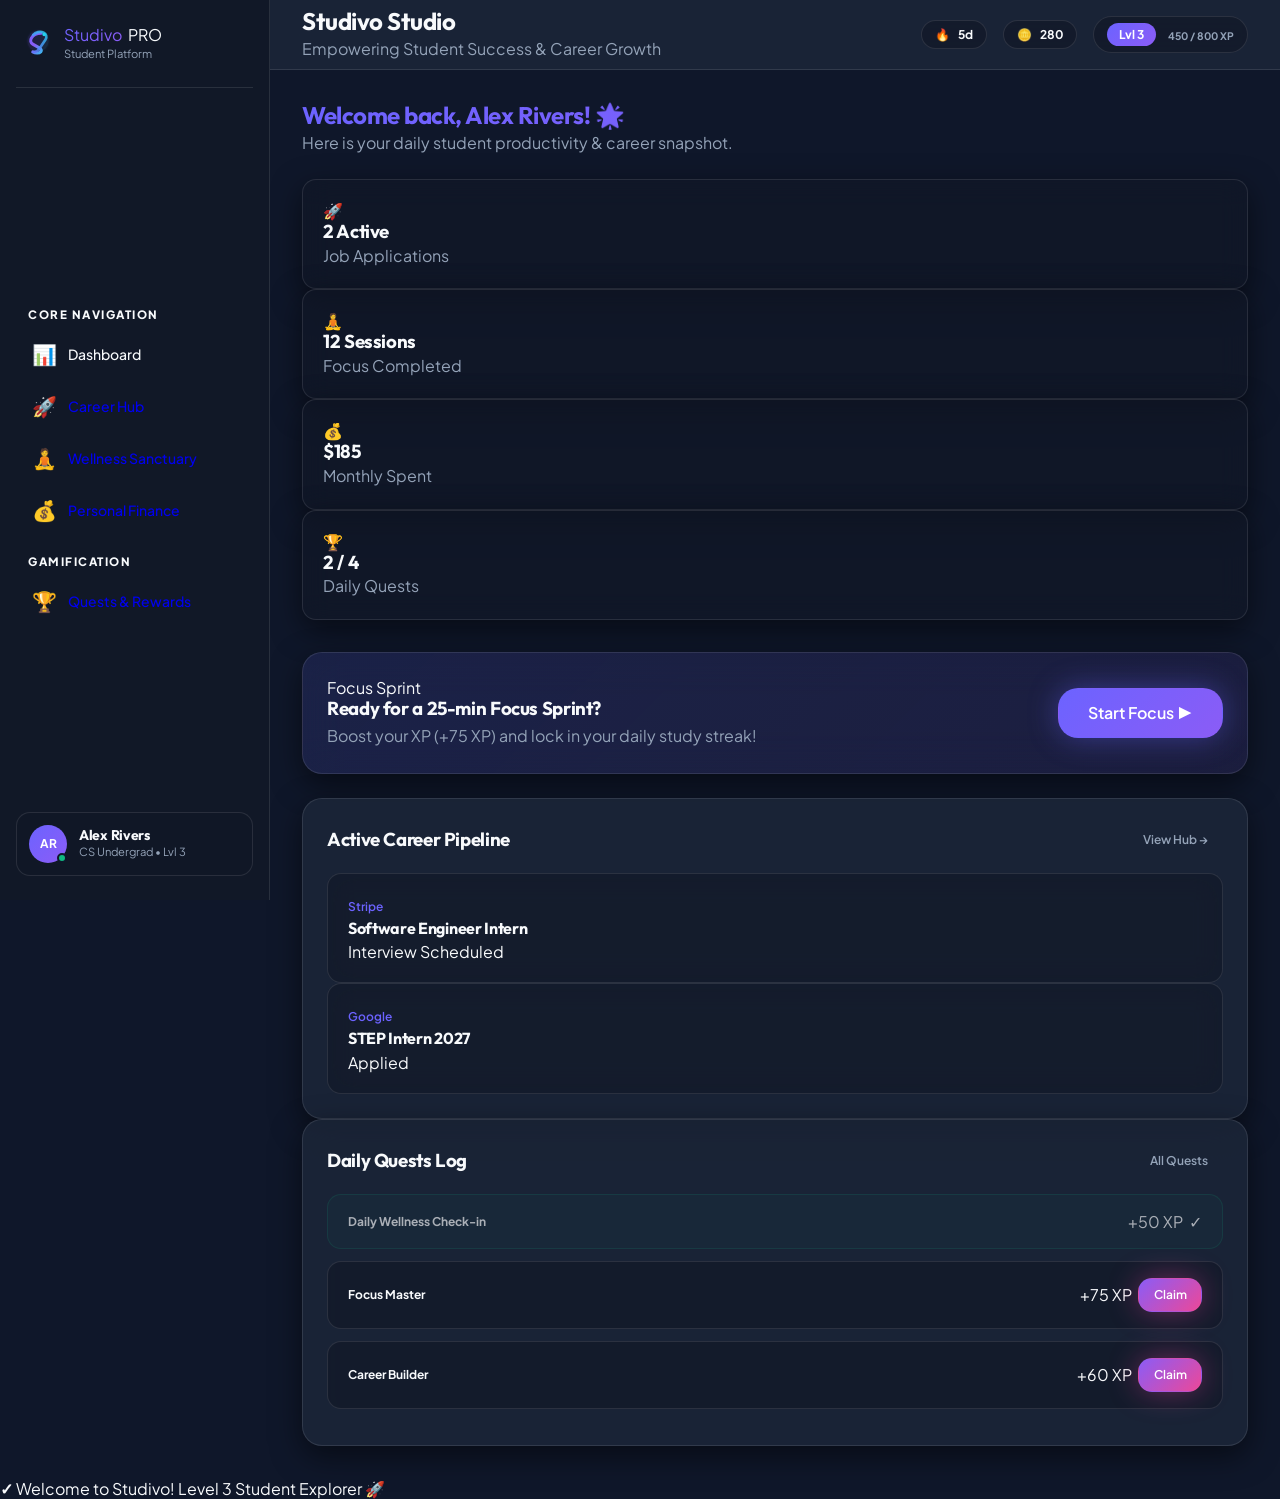
==== app.html @ 9f8c95a4 "Initial commit" ====
<!DOCTYPE html>
<html lang="en">
<head>
  <meta charset="UTF-8">
  <meta name="viewport" content="width=device-width, initial-scale=1.0">
  <title>Studivo Studio — Student Success Platform</title>
  <meta name="description" content="Studivo is a gamified student productivity platform combining career development, mental wellness, personal finance, and achievements.">
  
  <!-- CSS Design System & Components -->
  <link rel="stylesheet" href="css/design-system.css">
  <link rel="stylesheet" href="css/components.css">
  <link rel="stylesheet" href="css/views.css">
</head>
<body>

  <div class="app-container">

    <!-- ==================== SIDEBAR NAVIGATION ==================== -->
    <aside class="app-sidebar" id="app-sidebar">
      <div class="sidebar-header">
        <a href="index.html" class="brand-logo" style="text-decoration: none;">
          <img src="assets/logo/logo-icon.svg" alt="Studivo Icon" width="28">
        </a>
        <div>
          <div style="display: flex; align-items: center; gap: 6px;">
            <a href="index.html" style="text-decoration: none;"><span class="brand-title gradient-text">Studivo</span></a>
            <span class="brand-tag">PRO</span>
          </div>
          <p style="font-size: 0.7rem; color: var(--text-muted);">Student Platform</p>
        </div>
      </div>

      <div class="nav-section">
        <div class="nav-section-title">Core Navigation</div>
        <a class="nav-link active" data-view="dashboard">
          <span class="nav-icon">📊</span>
          <span>Dashboard</span>
        </a>
        <a class="nav-link" href="career.html">
          <span class="nav-icon">🚀</span>
          <span>Career Hub</span>
        </a>
        <a class="nav-link" href="wellness.html">
          <span class="nav-icon">🧘</span>
          <span>Wellness Sanctuary</span>
        </a>
        <a class="nav-link" href="finance.html">
          <span class="nav-icon">💰</span>
          <span>Personal Finance</span>
        </a>

        <div class="nav-section-title">Gamification</div>
        <a class="nav-link" href="gamification.html">
          <span class="nav-icon">🏆</span>
          <span>Quests & Rewards</span>
        </a>
      </div>

      <div class="sidebar-footer">
        <div class="user-profile-card">
          <div class="avatar-circle">
            AR
            <div class="avatar-online-dot"></div>
          </div>
          <div style="overflow: hidden;">
            <h4 style="font-size: var(--text-sm); text-overflow: ellipsis; white-space: nowrap; overflow: hidden;">Alex Rivers</h4>
            <p style="font-size: 0.7rem; color: var(--text-muted);">CS Undergrad • Lvl 3</p>
          </div>
        </div>
      </div>
    </aside>

    <!-- ==================== MAIN CONTENT WRAPPER ==================== -->
    <main class="app-main">

      <!-- TOP HEADER & GAMIFICATION HUD -->
      <header class="top-header">
        <div style="display: flex; align-items: center; gap: var(--space-4);">
          <button class="mobile-nav-toggle" id="mobile-nav-toggle" aria-label="Toggle navigation">
            <svg class="svg-icon" viewBox="0 0 24 24"><path d="M3 12h18M3 6h18M3 18h18"/></svg>
          </button>
          <div class="header-title-group">
            <h2>Studivo Studio</h2>
            <p class="header-subtitle">Empowering Student Success & Career Growth</p>
          </div>
        </div>

        <!-- Gamification Status HUD Bar -->
        <div class="gamification-hud">
          <div class="hud-item" title="Daily Streak">
            <span class="hud-icon-streak">🔥</span>
            <span id="user-streak-count">5d</span>
          </div>
          <div class="hud-item" title="Coin Balance">
            <span class="hud-icon-coin">🪙</span>
            <span id="user-coins-count">280</span>
          </div>
          <div class="hud-item" style="gap: var(--space-3);" title="Current Level & XP Progress">
            <span class="level-badge" id="user-level-badge">Lvl 3</span>
            <div style="display: flex; flex-direction: column; gap: 2px;">
              <div class="xp-progress-mini">
                <div class="xp-progress-bar" id="user-xp-bar"></div>
              </div>
              <span style="font-size: 0.65rem; color: var(--text-muted);" id="user-xp-text">450 / 800 XP</span>
            </div>
          </div>
        </div>
      </header>

      <!-- VIEW WRAPPER -->
      <div class="content-wrapper">

        <!-- ==================== DASHBOARD VIEW ==================== -->
        <section class="view-section active" id="view-dashboard">
          <div style="margin-bottom: var(--space-6);">
            <h1 id="dash-welcome-title" class="gradient-text">Welcome back, Alex! 🌟</h1>
            <p>Here is your daily student productivity & career snapshot.</p>
          </div>

          <!-- Top Stats Overview Grid -->
          <div class="grid-4" style="margin-bottom: var(--space-8);">
            <div class="glass-panel glass-card stat-card">
              <div class="stat-icon-wrapper">🚀</div>
              <div class="stat-info">
                <h3 id="dash-stat-jobs">2 Active</h3>
                <p>Job Applications</p>
              </div>
            </div>
            <div class="glass-panel glass-card stat-card">
              <div class="stat-icon-wrapper accent">🧘</div>
              <div class="stat-info">
                <h3 id="dash-stat-pomo">12 Sessions</h3>
                <p>Focus Completed</p>
              </div>
            </div>
            <div class="glass-panel glass-card stat-card">
              <div class="stat-icon-wrapper emerald">💰</div>
              <div class="stat-info">
                <h3 id="dash-stat-spent">$190</h3>
                <p>Monthly Spent</p>
              </div>
            </div>
            <div class="glass-panel glass-card stat-card">
              <div class="stat-icon-wrapper amber">🏆</div>
              <div class="stat-info">
                <h3 id="dash-stat-quests">2 / 4</h3>
                <p>Daily Quests</p>
              </div>
            </div>
          </div>

          <!-- Main Dashboard Split Grid -->
          <div class="grid-dashboard">
            <!-- Left Column: Quick Focus & Shortcuts -->
            <div style="display: flex; flex-direction: column; gap: var(--space-6);">
              
              <!-- Quick Action Banner -->
              <div class="glass-panel glass-card-glow" style="padding: var(--space-6); background: linear-gradient(135deg, rgba(99, 102, 241, 0.15), rgba(139, 92, 246, 0.1));">
                <div style="display: flex; justify-content: space-between; align-items: center;">
                  <div>
                    <span class="badge badge-accent" style="margin-bottom: var(--space-2);">Focus Sprint</span>
                    <h3>Ready for a 25-min Focus Sprint?</h3>
                    <p style="margin-top: 4px;">Boost your XP (+75 XP) and lock in your daily study streak!</p>
                  </div>
                  <a href="wellness.html" class="btn btn-primary btn-lg">Start Focus ▶</a>
                </div>
              </div>

              <!-- Career Quick Glance -->
              <div class="glass-panel" style="padding: var(--space-6);">
                <div style="display: flex; justify-content: space-between; align-items: center; margin-bottom: var(--space-4);">
                  <h3>Active Career Pipeline</h3>
                  <a href="career.html" class="btn btn-ghost btn-sm">View Hub →</a>
                </div>
                <div class="grid-2">
                  <div class="glass-card">
                    <span class="job-company">Stripe</span>
                    <h4 class="job-title">Software Engineer Intern</h4>
                    <span class="badge badge-warning">Interview Scheduled</span>
                  </div>
                  <div class="glass-card">
                    <span class="job-company">Google</span>
                    <h4 class="job-title">STEP Intern 2027</h4>
                    <span class="badge badge-primary">Applied</span>
                  </div>
                </div>
              </div>

            </div>

            <!-- Right Column: Active Quests -->
            <div style="display: flex; flex-direction: column; gap: var(--space-6);">
              <div class="glass-panel" style="padding: var(--space-6);">
                <div style="display: flex; justify-content: space-between; align-items: center; margin-bottom: var(--space-4);">
                  <h3>Daily Quests Log</h3>
                  <a href="gamification.html" class="btn btn-ghost btn-sm">All Quests</a>
                </div>
                <div id="dash-mini-quests">
                  <!-- Rendered dynamically -->
                </div>
              </div>
            </div>
          </div>
        </section>

      </div>
    </main>

  </div>

  <!-- TOAST NOTIFICATION CONTAINER -->
  <div class="toast-container" id="toast-container"></div>

  <!-- JavaScript Modules -->
  <script src="js/storage.js"></script>
  <script src="js/gamification.js"></script>
  <script src="js/career.js"></script>
  <script src="js/wellness.js"></script>
  <script src="js/finance.js"></script>
  <script src="js/app.js"></script>
</body>
</html>
---- css/design-system.css ----
/* ==========================================
   STUDIVO DESIGN SYSTEM - Light & Dark Theme System
   Apple / Linear / Notion Inspired Framework
   ========================================== */

@import url('https://fonts.googleapis.com/css2?family=Outfit:wght@400;500;600;700;800&family=Plus+Jakarta+Sans:wght@400;500;600;700&display=swap');

/* --- Dark Theme Tokens (Default) --- */
:root, html[data-theme="dark"] {
  --bg-primary: #0F172A;
  --bg-secondary: #1E293B;
  --bg-tertiary: #111827;

  /* Glass Surface Tokens */
  --glass-surface-1: rgba(30, 41, 59, 0.75);
  --glass-surface-2: rgba(17, 24, 39, 0.65);
  --glass-surface-hover: rgba(51, 65, 85, 0.7);
  --glass-border: rgba(255, 255, 255, 0.1);
  --glass-border-light: rgba(255, 255, 255, 0.2);
  --glass-border-glow: rgba(108, 99, 255, 0.45);

  /* Primary Brand Colors */
  --brand-primary: #6C63FF;
  --brand-primary-hover: #5A52E0;
  --brand-secondary: #8B5CF6;
  --brand-secondary-hover: #7C3AED;
  --brand-accent: #EC4899;
  --brand-cyan: #06B6D4;

  /* Status Colors */
  --status-success: #10B981;
  --status-success-bg: rgba(16, 185, 129, 0.14);
  --status-warning: #F59E0B;
  --status-warning-bg: rgba(245, 158, 11, 0.14);
  --status-danger: #EF4444;
  --status-danger-bg: rgba(239, 68, 68, 0.14);
  --status-info: #3B82F6;
  --status-info-bg: rgba(59, 130, 246, 0.14);

  /* Text & Content */
  --text-main: #F8FAFC;
  --text-muted: #94A3B8;
  --text-dim: #64748B;
  --text-inverse: #0F172A;

  /* Gradients */
  --gradient-primary: linear-gradient(135deg, #6C63FF 0%, #8B5CF6 100%);
  --gradient-accent: linear-gradient(135deg, #8B5CF6 0%, #EC4899 100%);
  --gradient-emerald: linear-gradient(135deg, #10B981 0%, #06B6D4 100%);
  --gradient-sunset: linear-gradient(135deg, #F59E0B 0%, #EF4444 100%);

  /* Shadows */
  --shadow-sm: 0 2px 10px rgba(0, 0, 0, 0.4);
  --shadow-md: 0 10px 30px rgba(0, 0, 0, 0.5);
  --shadow-lg: 0 20px 50px rgba(0, 0, 0, 0.6);
  --shadow-glow-primary: 0 0 30px rgba(108, 99, 255, 0.4);
  --shadow-glow-accent: 0 0 30px rgba(236, 72, 153, 0.4);
}

/* --- Light Theme Tokens --- */
html[data-theme="light"] {
  --bg-primary: #F8FAFC;
  --bg-secondary: #FFFFFF;
  --bg-tertiary: #F1F5F9;

  /* Glass Surface Tokens */
  --glass-surface-1: rgba(255, 255, 255, 0.88);
  --glass-surface-2: rgba(241, 245, 249, 0.82);
  --glass-surface-hover: rgba(226, 232, 240, 0.95);
  --glass-border: rgba(15, 23, 42, 0.12);
  --glass-border-light: rgba(15, 23, 42, 0.22);
  --glass-border-glow: rgba(108, 99, 255, 0.4);

  /* Primary Brand Colors */
  --brand-primary: #6C63FF;
  --brand-primary-hover: #5A52E0;
  --brand-secondary: #8B5CF6;
  --brand-secondary-hover: #7C3AED;
  --brand-accent: #EC4899;
  --brand-cyan: #06B6D4;

  /* Status Colors */
  --status-success: #059669;
  --status-success-bg: rgba(5, 150, 105, 0.12);
  --status-warning: #D97706;
  --status-warning-bg: rgba(217, 119, 6, 0.12);
  --status-danger: #DC2626;
  --status-danger-bg: rgba(220, 38, 38, 0.12);
  --status-info: #2563EB;
  --status-info-bg: rgba(37, 99, 235, 0.12);

  /* Text & Content */
  --text-main: #0F172A;
  --text-muted: #475569;
  --text-dim: #64748B;
  --text-inverse: #F8FAFC;

  /* Gradients */
  --gradient-primary: linear-gradient(135deg, #6C63FF 0%, #8B5CF6 100%);
  --gradient-accent: linear-gradient(135deg, #8B5CF6 0%, #EC4899 100%);
  --gradient-emerald: linear-gradient(135deg, #059669 0%, #06B6D4 100%);
  --gradient-sunset: linear-gradient(135deg, #D97706 0%, #DC2626 100%);

  /* Shadows */
  --shadow-sm: 0 2px 10px rgba(15, 23, 42, 0.06);
  --shadow-md: 0 10px 25px rgba(15, 23, 42, 0.08);
  --shadow-lg: 0 20px 40px rgba(15, 23, 42, 0.12);
  --shadow-glow-primary: 0 0 25px rgba(108, 99, 255, 0.25);
  --shadow-glow-accent: 0 0 25px rgba(236, 72, 153, 0.25);
}

:root {
  /* --- Typography --- */
  --font-heading: 'Outfit', -apple-system, BlinkMacSystemFont, sans-serif;
  --font-body: 'Plus Jakarta Sans', -apple-system, BlinkMacSystemFont, sans-serif;

  --text-xs: 0.75rem;
  --text-sm: 0.875rem;
  --text-base: 1rem;
  --text-lg: 1.125rem;
  --text-xl: 1.25rem;
  --text-2xl: 1.5rem;
  --text-3xl: 1.875rem;
  --text-4xl: 2.25rem;
  --text-5xl: 3.25rem;

  --weight-normal: 400;
  --weight-medium: 500;
  --weight-semibold: 600;
  --weight-bold: 700;
  --weight-extrabold: 800;

  /* --- Border Radius --- */
  --radius-xs: 6px;
  --radius-sm: 10px;
  --radius-md: 14px;
  --radius-lg: 20px;
  --radius-xl: 28px;
  --radius-full: 9999px;

  /* --- Transitions --- */
  --transition-linear: 350ms cubic-bezier(0.16, 1, 0.3, 1);
  --transition-fast: 200ms cubic-bezier(0.16, 1, 0.3, 1);
  --transition-theme: 400ms ease-in-out;

  /* Spacing Scale */
  --space-1: 0.25rem;
  --space-2: 0.5rem;
  --space-3: 0.75rem;
  --space-4: 1rem;
  --space-5: 1.25rem;
  --space-6: 1.5rem;
  --space-8: 2rem;
  --space-10: 2.5rem;
  --space-12: 3rem;
  --space-16: 4rem;
}

/* --- Base Resets & Theme Transitions --- */
*, *::before, *::after {
  box-sizing: border-box;
  margin: 0;
  padding: 0;
}

html {
  font-family: var(--font-body);
  font-size: 16px;
  color: var(--text-main);
  background-color: var(--bg-primary);
  scroll-behavior: smooth;
  -webkit-font-smoothing: antialiased;
  -moz-osx-font-smoothing: grayscale;
}

/* Smooth 400ms Theme Switch Transition Across All Elements */
body, .glass-panel, .glass-card, .landing-navbar, .app-sidebar, .top-header, 
.input-control, .btn, .problem-card, .solution-card, .stat-circle-card, 
.testimonial-card, .landing-footer, .kanban-column, .kanban-card, .fintech-stat-card,
.modal-container, .toast, .user-profile-card, .hud-item, .ambient-btn, .mood-option, .store-item-card {
  transition: background-color var(--transition-theme), border-color var(--transition-theme), color var(--transition-theme), box-shadow var(--transition-theme);
}

body {
  min-height: 100vh;
  overflow-x: hidden;
  background-color: var(--bg-primary);
  background-attachment: fixed;
}

html[data-theme="dark"] body {
  background-image: 
    radial-gradient(circle at 20% 10%, rgba(108, 99, 255, 0.15) 0%, transparent 45%),
    radial-gradient(circle at 80% 80%, rgba(236, 72, 153, 0.1) 0%, transparent 45%),
    radial-gradient(circle at 50% 50%, rgba(139, 92, 246, 0.05) 0%, transparent 70%);
}

html[data-theme="light"] body {
  background-image: 
    radial-gradient(circle at 20% 10%, rgba(108, 99, 255, 0.08) 0%, transparent 45%),
    radial-gradient(circle at 80% 80%, rgba(236, 72, 153, 0.05) 0%, transparent 45%),
    radial-gradient(circle at 50% 50%, rgba(139, 92, 246, 0.03) 0%, transparent 70%);
}

:focus-visible {
  outline: 2px solid var(--brand-primary);
  outline-offset: 3px;
  border-radius: var(--radius-xs);
}

h1, h2, h3, h4, h5, h6 {
  font-family: var(--font-heading);
  font-weight: var(--weight-bold);
  color: var(--text-main);
  line-height: 1.15;
  letter-spacing: -0.02em;
}

p {
  line-height: 1.6;
  color: var(--text-muted);
}

/* Gradient Text Polish */
.gradient-text {
  background: var(--gradient-primary);
  -webkit-background-clip: text;
  -webkit-text-fill-color: transparent;
  background-clip: text;
}

.gradient-text-accent {
  background: var(--gradient-accent);
  -webkit-background-clip: text;
  -webkit-text-fill-color: transparent;
  background-clip: text;
}

.gradient-text-emerald {
  background: var(--gradient-emerald);
  -webkit-background-clip: text;
  -webkit-text-fill-color: transparent;
  background-clip: text;
}

/* --- Sun/Moon Theme Switcher Toggle Button --- */
.theme-toggle-btn {
  width: 58px;
  height: 30px;
  border-radius: 20px;
  background: var(--bg-tertiary);
  border: 1px solid var(--glass-border-light);
  cursor: pointer;
  position: relative;
  padding: 2px;
  display: flex;
  align-items: center;
  user-select: none;
  transition: background-color var(--transition-theme), border-color var(--transition-theme);
}

.theme-toggle-thumb {
  width: 24px;
  height: 24px;
  border-radius: 50%;
  background: var(--brand-primary);
  display: flex;
  align-items: center;
  justify-content: center;
  font-size: 0.75rem;
  color: white;
  transition: transform 0.35s cubic-bezier(0.34, 1.56, 0.64, 1), background-color var(--transition-theme);
  box-shadow: 0 2px 6px rgba(0,0,0,0.3);
}

html[data-theme="light"] .theme-toggle-thumb {
  transform: translateX(28px);
  background: var(--brand-secondary);
}

html[data-theme="dark"] .theme-icon-sun { display: none; }
html[data-theme="dark"] .theme-icon-moon { display: inline; }
html[data-theme="light"] .theme-icon-sun { display: inline; }
html[data-theme="light"] .theme-icon-moon { display: none; }

/* --- Glassmorphism Components --- */
.glass-panel {
  background: var(--glass-surface-1);
  backdrop-filter: blur(20px);
  -webkit-backdrop-filter: blur(20px);
  border: 1px solid var(--glass-border);
  border-radius: var(--radius-lg);
  box-shadow: var(--shadow-md);
}

.glass-panel-interactive:hover {
  border-color: var(--glass-border-light);
  transform: translateY(-3px);
  box-shadow: var(--shadow-lg), var(--shadow-glow-primary);
}

.glass-card {
  background: var(--glass-surface-2);
  backdrop-filter: blur(14px);
  -webkit-backdrop-filter: blur(14px);
  border: 1px solid var(--glass-border);
  border-radius: var(--radius-md);
  padding: var(--space-5);
}

/* --- Buttons System --- */
.btn {
  display: inline-flex;
  align-items: center;
  justify-content: center;
  gap: var(--space-2);
  padding: 0.65rem 1.35rem;
  font-family: var(--font-body);
  font-size: var(--text-sm);
  font-weight: var(--weight-semibold);
  border-radius: var(--radius-md);
  border: 1px solid transparent;
  cursor: pointer;
  white-space: nowrap;
  user-select: none;
  text-decoration: none;
  min-height: 42px;
}

.btn:active {
  transform: scale(0.96);
}

.btn-primary {
  background: var(--gradient-primary);
  color: #FFFFFF;
  box-shadow: var(--shadow-glow-primary);
}

.btn-primary:hover {
  background: linear-gradient(135deg, #5A52E0 0%, #7C3AED 100%);
  box-shadow: 0 0 35px rgba(108, 99, 255, 0.6);
  transform: translateY(-2px);
}

.btn-secondary {
  background: rgba(108, 99, 255, 0.12);
  color: var(--brand-primary);
  border: 1px solid rgba(108, 99, 255, 0.3);
}

.btn-secondary:hover {
  background: rgba(108, 99, 255, 0.24);
  border-color: var(--brand-primary);
  color: var(--text-main);
  transform: translateY(-1px);
}

.btn-accent {
  background: var(--gradient-accent);
  color: #FFFFFF;
  box-shadow: var(--shadow-glow-accent);
}

.btn-accent:hover {
  box-shadow: 0 0 35px rgba(236, 72, 153, 0.6);
  transform: translateY(-2px);
}

.btn-ghost {
  background: transparent;
  color: var(--text-muted);
  border: 1px solid transparent;
}

.btn-ghost:hover {
  background: var(--glass-surface-hover);
  color: var(--text-main);
  border-color: var(--glass-border);
}

.btn-sm {
  padding: 0.45rem 0.9rem;
  font-size: var(--text-xs);
  min-height: 34px;
}

.btn-lg {
  padding: 0.85rem 1.85rem;
  font-size: var(--text-base);
  min-height: 50px;
  border-radius: var(--radius-lg);
}

/* --- Inputs & Controls --- */
.input-control {
  width: 100%;
  padding: 0.75rem 1rem;
  font-family: var(--font-body);
  font-size: var(--text-sm);
  color: var(--text-main);
  background: var(--bg-tertiary);
  border: 1px solid var(--glass-border);
  border-radius: var(--radius-sm);
  outline: none;
}

.input-control:focus {
  border-color: var(--brand-primary);
  box-shadow: 0 0 0 3px rgba(108, 99, 255, 0.25);
  background: var(--bg-secondary);
}

/* --- Scroll Reveal & Keyframe Animations --- */
.reveal-on-scroll {
  opacity: 0;
  transform: translateY(20px);
  transition: opacity 0.6s cubic-bezier(0.16, 1, 0.3, 1), transform 0.6s cubic-bezier(0.16, 1, 0.3, 1);
}

.reveal-on-scroll.is-visible {
  opacity: 1;
  transform: translateY(0);
}
---- css/components.css ----
/* ==========================================
   STUDIVO COMPONENTS - Sidebar & Navigation Polish
   High-Contrast Light & Dark Theme Adaptation
   ========================================== */

/* --- App Layout Wrapper --- */
.app-container {
  display: flex;
  min-height: 100vh;
  background: var(--bg-primary);
}

/* ==================== SIDEBAR LAYOUT & NAVIGATION RIBBON ==================== */
.app-sidebar {
  width: 270px;
  background: var(--bg-tertiary);
  border-right: 1px solid var(--glass-border);
  display: flex;
  flex-direction: column;
  justify-content: space-between;
  padding: var(--space-6) var(--space-4);
  position: fixed;
  top: 0;
  bottom: 0;
  left: 0;
  z-index: 100;
  transition: background-color var(--transition-theme), border-color var(--transition-theme);
}

/* Light Mode Sidebar Overrides */
html[data-theme="light"] .app-sidebar {
  background: #FFFFFF !important;
  border-right: 1px solid #E2E8F0 !important;
  box-shadow: 2px 0 15px rgba(15, 23, 42, 0.04);
}

/* Dark Mode Sidebar Overrides */
html[data-theme="dark"] .app-sidebar {
  background: #111827 !important;
  border-right: 1px solid rgba(255, 255, 255, 0.08) !important;
}

/* Sidebar Brand Header */
.sidebar-header {
  display: flex;
  align-items: center;
  gap: var(--space-3);
  padding: 0 var(--space-2) var(--space-6);
  border-bottom: 1px solid var(--glass-border);
  margin-bottom: var(--space-4);
}

html[data-theme="light"] .sidebar-header {
  border-bottom-color: #E2E8F0;
}

/* Light Mode & Dark Mode Brand Text Color Contrast */
html[data-theme="light"] .brand-title {
  color: #111827 !important;
  -webkit-text-fill-color: #111827 !important;
}

html[data-theme="light"] .sidebar-header p,
html[data-theme="light"] .header-subtitle {
  color: #475569 !important;
}

html[data-theme="dark"] .brand-title {
  color: #FFFFFF !important;
  -webkit-text-fill-color: #FFFFFF !important;
}

html[data-theme="dark"] .sidebar-header p,
html[data-theme="dark"] .header-subtitle {
  color: #94A3B8 !important;
}

/* Nav Section Category Labels */
.nav-section-title {
  font-size: 0.72rem;
  font-weight: 800;
  text-transform: uppercase;
  letter-spacing: 1.5px;
  margin: var(--space-5) 0 var(--space-2) var(--space-3);
}

html[data-theme="light"] .nav-section-title {
  color: #475569;
}

html[data-theme="dark"] .nav-section-title {
  color: #94A3B8;
}

/* Navigation Items & Ribbon Links */
.nav-link {
  display: flex;
  align-items: center;
  gap: var(--space-3);
  padding: 0.75rem 1rem;
  font-size: var(--text-sm);
  font-weight: 500;
  border-radius: var(--radius-md);
  text-decoration: none;
  cursor: pointer;
  position: relative;
  transition: all 250ms cubic-bezier(0.16, 1, 0.3, 1);
  margin-bottom: 4px;
  opacity: 1 !important;
}

.nav-icon {
  font-size: 1.25rem;
  display: inline-flex;
  align-items: center;
  justify-content: center;
  width: 24px;
  height: 24px;
  flex-shrink: 0;
  transition: color 250ms ease, transform 200ms ease;
  opacity: 1 !important;
}

/* Light Mode Nav Link States */
html[data-theme="light"] .nav-link {
  color: #1E293B;
  border-left: 4px solid transparent;
}

html[data-theme="light"] .nav-link .nav-icon {
  color: #334155;
}

html[data-theme="light"] .nav-link:hover {
  background: #F1F5F9;
  color: #6C63FF;
  transform: translateX(3px);
}

html[data-theme="light"] .nav-link:hover .nav-icon {
  color: #6C63FF;
  transform: scale(1.12);
}

html[data-theme="light"] .nav-link.active {
  background: #EEF2FF;
  color: #6C63FF;
  font-weight: 700;
  border-left: 4px solid #6C63FF;
  box-shadow: 0 3px 12px rgba(108, 99, 255, 0.15);
}

html[data-theme="light"] .nav-link.active .nav-icon {
  color: #6C63FF;
}

/* Dark Mode Nav Link States */
html[data-theme="dark"] .nav-link {
  color: #E2E8F0;
  border-left: 4px solid transparent;
}

html[data-theme="dark"] .nav-link .nav-icon {
  color: #CBD5E1;
}

html[data-theme="dark"] .nav-link:hover {
  background: rgba(255, 255, 255, 0.08);
  color: #FFFFFF;
  transform: translateX(3px);
}

html[data-theme="dark"] .nav-link:hover .nav-icon {
  color: #6C63FF;
  transform: scale(1.12);
}

html[data-theme="dark"] .nav-link.active {
  background: var(--gradient-primary);
  color: #FFFFFF;
  font-weight: 700;
  border-left: 4px solid #EC4899;
  box-shadow: 0 4px 16px rgba(108, 99, 255, 0.35);
}

html[data-theme="dark"] .nav-link.active .nav-icon {
  color: #FFFFFF;
}

/* Sidebar Footer & User Profile Card */
.user-profile-card {
  display: flex;
  align-items: center;
  gap: var(--space-3);
  padding: var(--space-3);
  background: var(--glass-surface-2);
  border: 1px solid var(--glass-border);
  border-radius: var(--radius-md);
}

html[data-theme="light"] .user-profile-card {
  background: #F8FAFC;
  border-color: #E2E8F0;
}

html[data-theme="dark"] .user-profile-card {
  background: #1E293B;
  border-color: rgba(255, 255, 255, 0.08);
}

.avatar-circle {
  width: 38px;
  height: 38px;
  border-radius: 50%;
  background: var(--gradient-primary);
  color: white;
  font-weight: bold;
  display: flex;
  align-items: center;
  justify-content: center;
  font-size: var(--text-xs);
  position: relative;
  flex-shrink: 0;
}

.avatar-online-dot {
  width: 10px;
  height: 10px;
  border-radius: 50%;
  background: #10B981;
  border: 2px solid var(--bg-primary);
  position: absolute;
  bottom: 0;
  right: 0;
}

/* ==================== MAIN CONTENT & TOP HEADER ==================== */
.app-main {
  flex: 1;
  margin-left: 270px;
  min-height: 100vh;
  display: flex;
  flex-direction: column;
}

.top-header {
  height: 70px;
  background: var(--glass-surface-1);
  backdrop-filter: blur(20px);
  border-bottom: 1px solid var(--glass-border);
  display: flex;
  align-items: center;
  justify-content: space-between;
  padding: 0 var(--space-8);
  position: sticky;
  top: 0;
  z-index: 90;
}

html[data-theme="light"] .top-header {
  background: rgba(255, 255, 255, 0.9);
  border-bottom-color: #E2E8F0;
}

html[data-theme="dark"] .top-header {
  background: rgba(17, 24, 39, 0.85);
  border-bottom-color: rgba(255, 255, 255, 0.08);
}

/* Gamification Topbar Status HUD */
.gamification-hud {
  display: flex;
  align-items: center;
  gap: var(--space-4);
}

.hud-item {
  display: flex;
  align-items: center;
  gap: var(--space-2);
  padding: 0.4rem 0.8rem;
  background: var(--glass-surface-2);
  border: 1px solid var(--glass-border);
  border-radius: var(--radius-full);
  font-size: var(--text-xs);
  font-weight: bold;
}

html[data-theme="light"] .hud-item {
  background: #F1F5F9;
  border-color: #CBD5E1;
  color: #0F172A;
}

html[data-theme="dark"] .hud-item {
  background: rgba(30, 41, 59, 0.8);
  border-color: rgba(255, 255, 255, 0.1);
  color: #F8FAFC;
}

.level-badge {
  padding: 0.25rem 0.75rem;
  border-radius: var(--radius-full);
  background: var(--gradient-primary);
  color: white;
  font-weight: bold;
  font-size: var(--text-xs);
}

/* Content Area */
.content-wrapper {
  padding: var(--space-8);
  flex: 1;
}

/* Mobile Sidebar Drawer Navigation */
.mobile-nav-toggle {
  display: none;
  background: transparent;
  border: none;
  color: var(--text-main);
  cursor: pointer;
}

@media (max-width: 992px) {
  .app-sidebar {
    transform: translateX(-100%);
    transition: transform 0.3s ease;
  }
  .app-sidebar.open {
    transform: translateX(0);
  }
  .app-main {
    margin-left: 0;
  }
  .mobile-nav-toggle {
    display: block;
  }
}
---- css/views.css ----
/* ==========================================
   STUDIVO VIEWS - Specific Feature Layouts
   ========================================== */

/* --- 1. Career View Styles --- */
/* Kanban Board */
.kanban-board {
  display: grid;
  grid-template-columns: repeat(4, 1fr);
  gap: var(--space-4);
  align-items: start;
  overflow-x: auto;
  padding-bottom: var(--space-4);
}

.kanban-column {
  background: rgba(15, 23, 42, 0.4);
  border: 1px solid var(--glass-border);
  border-radius: var(--radius-md);
  padding: var(--space-4);
  min-height: 480px;
  display: flex;
  flex-direction: column;
  gap: var(--space-3);
}

.kanban-column-header {
  display: flex;
  align-items: center;
  justify-content: space-between;
  padding-bottom: var(--space-3);
  border-bottom: 1px solid var(--glass-border);
  font-weight: var(--weight-bold);
  font-size: var(--text-sm);
}

.kanban-count {
  background: rgba(255, 255, 255, 0.08);
  padding: 2px 8px;
  border-radius: var(--radius-full);
  font-size: var(--text-xs);
  color: var(--text-muted);
}

.kanban-card {
  background: var(--glass-surface-2);
  border: 1px solid var(--glass-border);
  border-radius: var(--radius-sm);
  padding: var(--space-4);
  cursor: grab;
  transition: all var(--transition-fast);
}

.kanban-card:hover {
  border-color: var(--glass-border-light);
  transform: translateY(-2px);
  box-shadow: var(--shadow-sm);
}

.job-company {
  font-size: var(--text-xs);
  color: var(--brand-primary);
  font-weight: var(--weight-semibold);
}

.job-title {
  font-size: var(--text-base);
  font-weight: var(--weight-bold);
  margin: var(--space-1) 0;
}

.job-meta {
  display: flex;
  align-items: center;
  justify-content: space-between;
  font-size: var(--text-xs);
  color: var(--text-muted);
  margin-top: var(--space-3);
}

/* Flashcards 3D Flip */
.flashcard-container {
  perspective: 1000px;
  width: 100%;
  max-width: 480px;
  height: 280px;
  margin: 0 auto;
  cursor: pointer;
}

.flashcard {
  width: 100%;
  height: 100%;
  position: relative;
  transform-style: preserve-3d;
  transition: transform 0.6s cubic-bezier(0.4, 0, 0.2, 1);
}

.flashcard.flipped {
  transform: rotateY(180deg);
}

.flashcard-front, .flashcard-back {
  position: absolute;
  width: 100%;
  height: 100%;
  backface-visibility: hidden;
  display: flex;
  flex-direction: column;
  align-items: center;
  justify-content: center;
  padding: var(--space-8);
  border-radius: var(--radius-lg);
  text-align: center;
  background: var(--glass-surface-1);
  border: 1px solid var(--glass-border-light);
  box-shadow: var(--shadow-lg), var(--shadow-glow-primary);
}

.flashcard-back {
  transform: rotateY(180deg);
  background: linear-gradient(135deg, rgba(30, 41, 59, 0.95), rgba(15, 23, 42, 0.95));
  border-color: rgba(139, 92, 246, 0.4);
}

/* --- 2. Wellness View Styles --- */
/* Focus Pomodoro Timer Circle */
.timer-display-wrapper {
  position: relative;
  width: 240px;
  height: 240px;
  margin: 0 auto var(--space-6);
  display: flex;
  align-items: center;
  justify-content: center;
}

.timer-svg {
  width: 100%;
  height: 100%;
  transform: rotate(-90deg);
}

.timer-bg-circle {
  fill: none;
  stroke: rgba(255, 255, 255, 0.05);
  stroke-width: 10;
}

.timer-progress-circle {
  fill: none;
  stroke: url(#timerGradient);
  stroke-width: 10;
  stroke-linecap: round;
  stroke-dasharray: 690;
  stroke-dashoffset: 0;
  transition: stroke-dashoffset 1s linear;
}

.timer-time {
  position: absolute;
  font-family: var(--font-heading);
  font-size: var(--text-5xl);
  font-weight: var(--weight-extrabold);
  letter-spacing: -0.03em;
}

/* Ambient Sound Selector Buttons */
.ambient-grid {
  display: grid;
  grid-template-columns: repeat(4, 1fr);
  gap: var(--space-3);
  margin-top: var(--space-4);
}

.ambient-btn {
  display: flex;
  flex-direction: column;
  align-items: center;
  gap: var(--space-2);
  padding: var(--space-4);
  background: var(--glass-surface-2);
  border: 1px solid var(--glass-border);
  border-radius: var(--radius-md);
  cursor: pointer;
  color: var(--text-muted);
  transition: all var(--transition-fast);
}

.ambient-btn.active {
  background: rgba(99, 102, 241, 0.2);
  border-color: var(--brand-primary);
  color: var(--text-main);
  box-shadow: var(--shadow-glow-primary);
}

/* Breathing Orb */
.breathing-orb-wrapper {
  display: flex;
  flex-direction: column;
  align-items: center;
  justify-content: center;
  padding: var(--space-8);
}

.breathing-orb {
  width: 160px;
  height: 160px;
  border-radius: 50%;
  background: var(--gradient-accent);
  display: flex;
  align-items: center;
  justify-content: center;
  color: white;
  font-weight: var(--weight-bold);
  font-size: var(--text-lg);
  box-shadow: 0 0 30px rgba(236, 72, 153, 0.4);
  transition: transform 0.5s ease;
}

.breathing-orb.animating {
  animation: breatheAnimation 19s infinite ease-in-out;
}

.breathing-phase-text {
  font-size: var(--text-2xl);
  font-weight: var(--weight-extrabold);
  margin-top: var(--space-6);
}

/* Mood Grid Selector */
.mood-selector {
  display: flex;
  justify-content: space-between;
  gap: var(--space-3);
  margin: var(--space-4) 0;
}

.mood-option {
  flex: 1;
  display: flex;
  flex-direction: column;
  align-items: center;
  gap: var(--space-2);
  padding: var(--space-4);
  background: var(--glass-surface-2);
  border: 1px solid var(--glass-border);
  border-radius: var(--radius-md);
  cursor: pointer;
  font-size: 1.8rem;
  transition: all var(--transition-fast);
}

.mood-option:hover, .mood-option.selected {
  background: rgba(139, 92, 246, 0.2);
  border-color: var(--brand-secondary);
  transform: translateY(-3px);
  box-shadow: var(--shadow-glow-primary);
}

/* --- 3. Finance View Styles --- */
.expense-item {
  display: flex;
  align-items: center;
  justify-content: space-between;
  padding: var(--space-4);
  background: var(--glass-surface-2);
  border: 1px solid var(--glass-border);
  border-radius: var(--radius-sm);
  margin-bottom: var(--space-2);
}

.expense-category-icon {
  width: 38px;
  height: 38px;
  border-radius: var(--radius-sm);
  background: rgba(99, 102, 241, 0.12);
  color: var(--brand-primary);
  display: flex;
  align-items: center;
  justify-content: center;
}

.expense-amount {
  font-weight: var(--weight-bold);
  font-size: var(--text-base);
  color: var(--status-danger);
}

/* --- 4. Gamification & Quests View --- */
.quest-card {
  display: flex;
  align-items: center;
  justify-content: space-between;
  padding: var(--space-4) var(--space-5);
  background: var(--glass-surface-2);
  border: 1px solid var(--glass-border);
  border-radius: var(--radius-md);
  margin-bottom: var(--space-3);
  transition: all var(--transition-fast);
}

.quest-card:hover {
  border-color: var(--glass-border-light);
}

.quest-card.completed {
  opacity: 0.65;
  background: rgba(16, 185, 129, 0.05);
  border-color: rgba(16, 185, 129, 0.2);
}

.store-item-card {
  display: flex;
  flex-direction: column;
  align-items: center;
  text-align: center;
  gap: var(--space-3);
  padding: var(--space-6);
  background: var(--glass-surface-2);
  border: 1px solid var(--glass-border);
  border-radius: var(--radius-lg);
  transition: all var(--transition-normal);
}

.store-item-card:hover {
  transform: translateY(-4px);
  border-color: var(--brand-accent);
  box-shadow: var(--shadow-glow-accent);
}

/* --- 5. Design System Showcase View --- */
.styleguide-section {
  margin-bottom: var(--space-12);
}

.styleguide-title {
  font-size: var(--text-2xl);
  font-weight: var(--weight-bold);
  margin-bottom: var(--space-4);
  padding-bottom: var(--space-2);
  border-bottom: 1px solid var(--glass-border);
  display: flex;
  align-items: center;
  gap: var(--space-3);
}

.swatch-grid {
  display: grid;
  grid-template-columns: repeat(auto-fill, minmax(160px, 1fr));
  gap: var(--space-4);
}

.swatch-card {
  border-radius: var(--radius-md);
  overflow: hidden;
  border: 1px solid var(--glass-border);
  background: var(--glass-surface-2);
}

.swatch-color {
  height: 90px;
  width: 100%;
}

.swatch-meta {
  padding: var(--space-3);
}

.swatch-name {
  font-size: var(--text-xs);
  font-weight: var(--weight-bold);
  color: var(--text-main);
}

.swatch-hex {
  font-size: 0.7rem;
  color: var(--text-muted);
  font-family: monospace;
}

.icon-grid {
  display: grid;
  grid-template-columns: repeat(auto-fill, minmax(120px, 1fr));
  gap: var(--space-3);
}

.icon-card {
  display: flex;
  flex-direction: column;
  align-items: center;
  gap: var(--space-2);
  padding: var(--space-4);
  background: var(--glass-surface-2);
  border: 1px solid var(--glass-border);
  border-radius: var(--radius-md);
  transition: all var(--transition-fast);
}

.icon-card:hover {
  background: rgba(99, 102, 241, 0.15);
  border-color: var(--brand-primary);
  color: #FFFFFF;
}

.icon-card span {
  font-size: var(--text-xs);
  color: var(--text-muted);
}
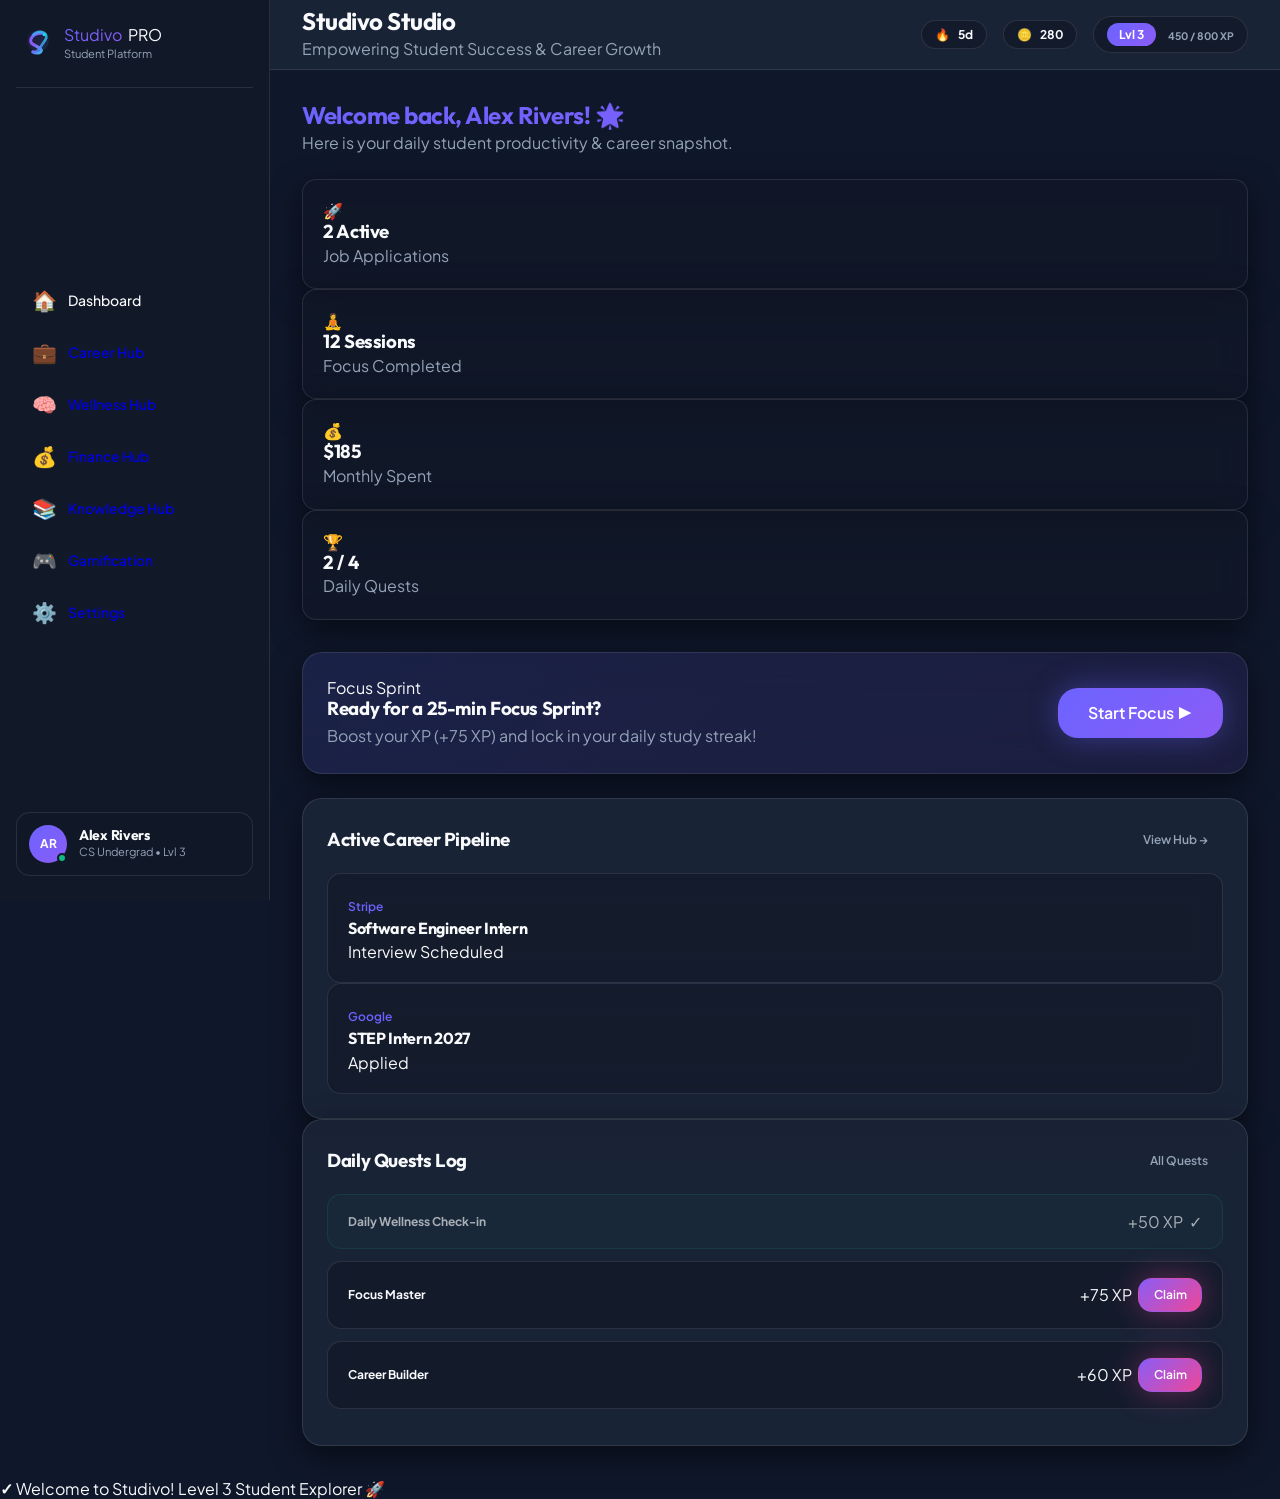
==== commit f0d47eb1: "Updated Studivo UI and features" ====
--- a/app.html
+++ b/app.html
@@ -31,28 +31,33 @@
       </div>
 
       <div class="nav-section">
-        <div class="nav-section-title">Core Navigation</div>
         <a class="nav-link active" data-view="dashboard">
-          <span class="nav-icon">📊</span>
+          <span class="nav-icon">🏠</span>
           <span>Dashboard</span>
         </a>
         <a class="nav-link" href="career.html">
-          <span class="nav-icon">🚀</span>
+          <span class="nav-icon">💼</span>
           <span>Career Hub</span>
         </a>
         <a class="nav-link" href="wellness.html">
-          <span class="nav-icon">🧘</span>
-          <span>Wellness Sanctuary</span>
+          <span class="nav-icon">🧠</span>
+          <span>Wellness Hub</span>
         </a>
         <a class="nav-link" href="finance.html">
           <span class="nav-icon">💰</span>
-          <span>Personal Finance</span>
-        </a>
-
-        <div class="nav-section-title">Gamification</div>
+          <span>Finance Hub</span>
+        </a>
+        <a class="nav-link" href="knowledge.html">
+          <span class="nav-icon">📚</span>
+          <span>Knowledge Hub</span>
+        </a>
         <a class="nav-link" href="gamification.html">
-          <span class="nav-icon">🏆</span>
-          <span>Quests & Rewards</span>
+          <span class="nav-icon">🎮</span>
+          <span>Gamification</span>
+        </a>
+        <a class="nav-link" href="#settings">
+          <span class="nav-icon">⚙️</span>
+          <span>Settings</span>
         </a>
       </div>
 
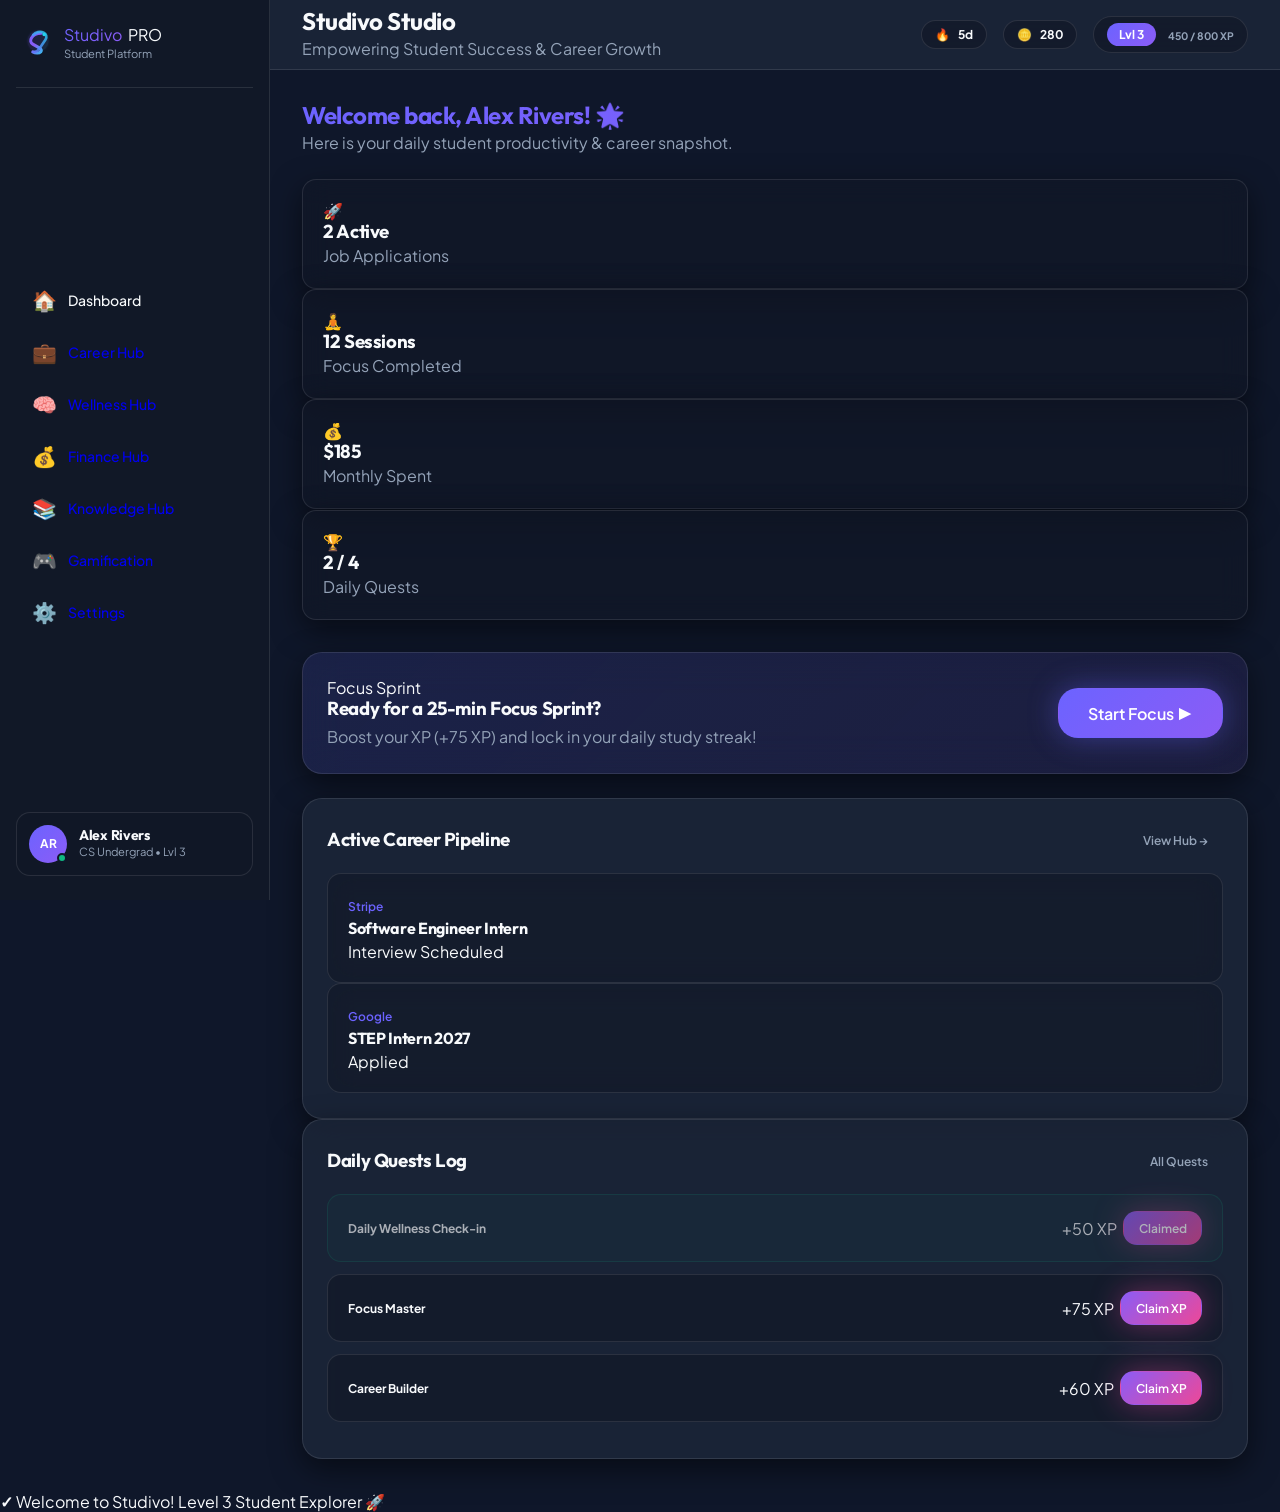
==== commit dfab665f: "optimize: remove redundant js files and consolidate dashboard HUD/quest logic" ====
--- a/app.html
+++ b/app.html
@@ -218,10 +218,6 @@
 
   <!-- JavaScript Modules -->
   <script src="js/storage.js"></script>
-  <script src="js/gamification.js"></script>
-  <script src="js/career.js"></script>
-  <script src="js/wellness.js"></script>
-  <script src="js/finance.js"></script>
   <script src="js/app.js"></script>
 </body>
 </html>
--- a/css/design-system.css
+++ b/css/design-system.css
@@ -291,11 +291,13 @@
   border: 1px solid var(--glass-border);
   border-radius: var(--radius-lg);
   box-shadow: var(--shadow-md);
+  will-change: transform;
+  transform: translateZ(0);
 }
 
 .glass-panel-interactive:hover {
   border-color: var(--glass-border-light);
-  transform: translateY(-3px);
+  transform: translateY(-3px) translateZ(0);
   box-shadow: var(--shadow-lg), var(--shadow-glow-primary);
 }
 
@@ -306,6 +308,8 @@
   border: 1px solid var(--glass-border);
   border-radius: var(--radius-md);
   padding: var(--space-5);
+  will-change: transform;
+  transform: translateZ(0);
 }
 
 /* --- Buttons System --- */
--- a/css/components.css
+++ b/css/components.css
@@ -255,6 +255,8 @@
   position: sticky;
   top: 0;
   z-index: 90;
+  will-change: transform;
+  transform: translateZ(0);
 }
 
 html[data-theme="light"] .top-header {
@@ -337,3 +339,15 @@
     display: block;
   }
 }
+
+/* ==================== XP ANIMATIONS ==================== */
+@keyframes pulseXP {
+  0% { transform: scale(1); }
+  50% { transform: scale(1.15); color: #10B981; }
+  100% { transform: scale(1); }
+}
+
+.xp-pulse {
+  animation: pulseXP 0.4s ease;
+  display: inline-block;
+}
